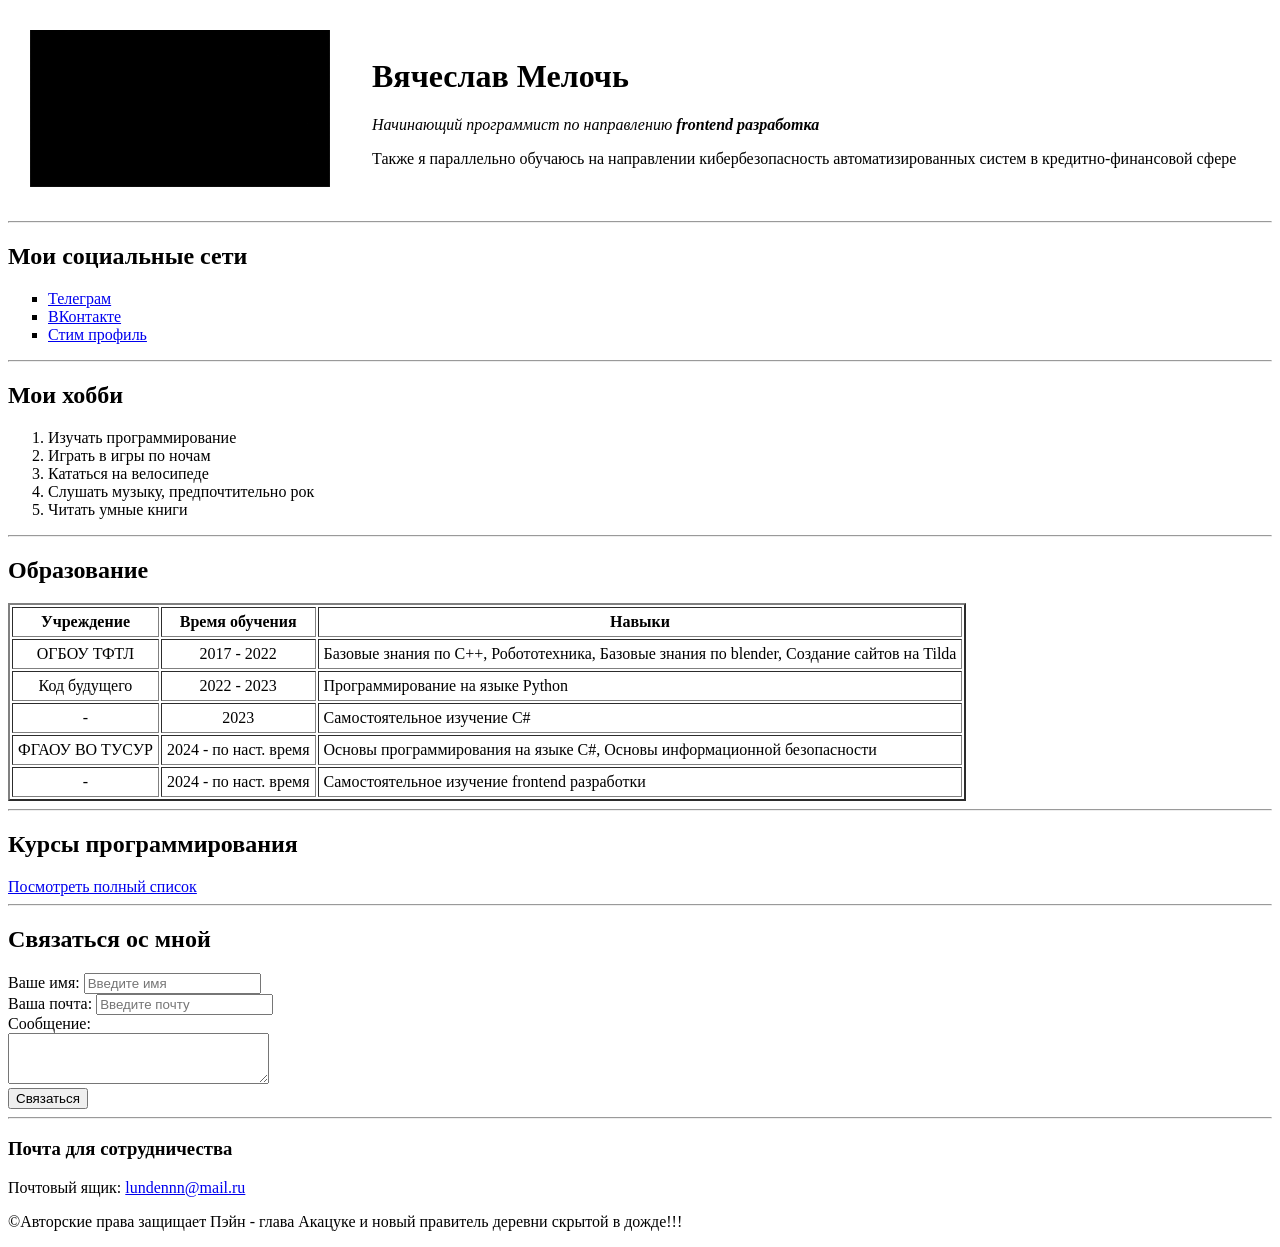
==== index.html @ bf4154c5 "Create meloch" ====
<!DOCTYPE html>
<html lang="en">

<head>
    <meta charset="UTF-8">
    <meta name="keywords" content="веб-разработка, создание сайтов, HTML, CSS, JavaScript, JS, TypeScript, TS, React, Vue, фронтенд, программирование, верстка сайтов, PHP,">
    <meta name="description" content="Научись разрабатывать свои собственные сайты с нуля. Пройди один из наших бесплатных курсов и реши, продолжишь ли ты обучение верстки.">
    <meta name="author" content="Meloch">
    <meta name="viewport" content="width=device-width, initial-scale=1">
    <meta name="apple-mobile-web-app-capable" content="yes">

    <title>tvd | site</title>

    <link rel="icon" href="image\icon_1.jpg">
</head>

<body>
    <table cellpadding="20">
        <tr>
            <td><img src="gif\rainy_1.gif" alt="gif изображение дождя" width="300"></td>

            <td>
                <h1>Вячеслав Мелочь</h1>
                <p><em>Начинающий программист по направлению <strong>frontend разработка</strong></em></p>
                <p>Также я параллельно обучаюсь на направлении кибербезопасность автоматизированных систем в кредитно-финансовой сфере</p>
            </td>
        </tr>
    </table>

    <hr>

    <h2>Мои социальные сети</h2>
    <ul>
        <li type="square"><a href="https://t.me/shalup0n" target="_blank">Телеграм<a></li>
        <li type="square"><a href="https://vk.com/lundennn" target="_blank">ВКонтакте</li>
        <li type="square"><a href="https://steamcommunity.com/profiles/76561199472154353/" target="_blank">Стим профиль<a></li>
    </ul>

    <hr>

    <h2>Мои хобби</h2>
    <ol type="1" start="1">
        <li>Изучать программирование</li>
        <li>Играть в игры по ночам</li>
        <li>Кататься на велосипеде</li>
        <li>Слушать музыку, предпочтительно рок</li>
        <li>Читать умные книги</li>
    </ol>

    <hr>

    <h2>Образование</h2>
    <table border="2" cellpadding="5">
        <thead align="center">
            <tr>
                <th>Учреждение</th>
                <th>Время обучения</th>
                <th>Навыки</th>
            </tr>
        </thead>
        <tbody>
            <tr>
                <td align="center">ОГБОУ ТФТЛ</td>
                <td align="center">2017 - 2022</td>
                <td>Базовые знания по С++, Робототехника, Базовые знания по blender, Создание сайтов на Tilda</td>
            </tr>
            <tr>
                <td align="center">Код будущего</td>
                <td align="center">2022 - 2023</td>
                <td>Программирование на языке Python</td>
            </tr>
            <tr>
                <td align="center">-</td>
                <td align="center">2023</td>
                <td>Самостоятельное изучение C#</td>
            </tr>
            <tr>
                <td align="center">ФГАОУ ВО ТУСУР</td>
                <td align="center">2024 - по наст. время</td>
                <td>Основы программирования на языке C#, Основы информационной безопасности</td>
            </tr>
            <tr>
                <td align="center">-</td>
                <td align="center">2024 - по наст. время</td>
                <td>Самостоятельное изучение frontend разработки</td>
            </tr>
        </tbody>
    </table>

    <hr>

    <h2>Курсы программирования</h2>
    <a href="prog.html">Посмотреть полный список</a>

    <hr>

    <h2>Связаться ос мной</h2>
    <form action="">
        <label for="name">Ваше имя:</label>
        <input id="name" name="name-user" type="text" placeholder="Введите имя">

        <br>

        <label for="email">Ваша почта:</label>
        <input id="email" name="email-user" type="email" placeholder="Введите почту">

        <br>

        <label for="message">Сообщение:</label>
        <br>
        <textarea id="message" name="text-user" rows="3" cols="30" wrap="hard"></textarea>

        <br>

        <input type="submit" value="Связаться">
    </form>

</body>

<hr>

<footer>
    <h3>Почта для сотрудничества</h3>
    <p>Почтовый ящик: <a href="mailto:lundennn@mail.ru?bсс=negethercom@yandex.ru?cc=slava2005tih@gmail.com?subject=Запрос%20о%20сотрудничестве&body=Здравствуйте!%20Меня%20Зовут%20(ФИО).%0D%0AПишу вам по поводу сотрудничества..." title="Написать о сотрудничестве">lundennn@mail.ru</a></p>
    <p>©Авторские права защищает Пэйн - глава Акацуке и новый правитель деревни скрытой в дожде!!!</p>
</footer>

</html>
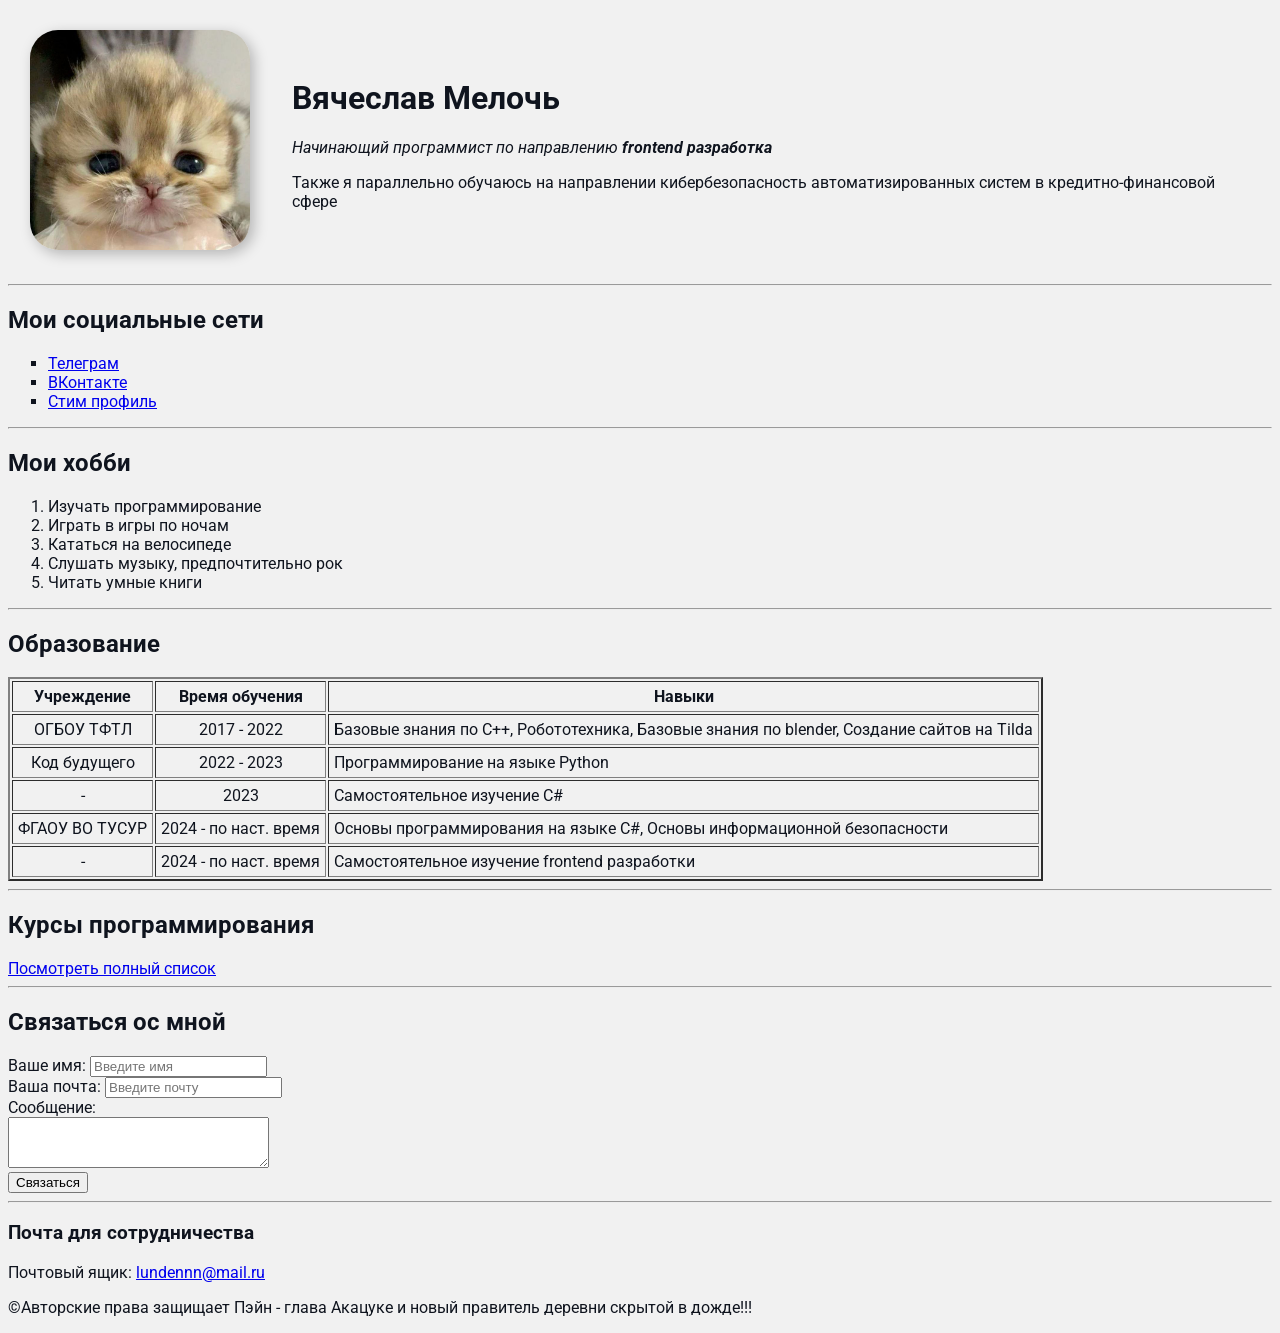
==== commit c28eb5ec: "Add files via upload" ====
--- a/index.html
+++ b/index.html
@@ -1,5 +1,5 @@
 <!DOCTYPE html>
-<html lang="en">
+<html lang="ru">
 
 <head>
     <meta charset="UTF-8">
@@ -12,12 +12,13 @@
     <title>tvd | site</title>
 
     <link rel="icon" href="image\icon_1.jpg">
+    <link rel="stylesheet" href="style.css">
 </head>
 
 <body>
     <table cellpadding="20">
         <tr>
-            <td><img src="gif\rainy_1.gif" alt="gif изображение дождя" width="300"></td>
+            <td><img src="image\cat_1.jpg" alt="Изображение кота" class="avatar"></td>
 
             <td>
                 <h1>Вячеслав Мелочь</h1>
--- a/style.css
+++ b/style.css
@@ -0,0 +1,15 @@
+@import url('https://fonts.googleapis.com/css2?family=Roboto:ital,wght@0,100..900;1,100..900&display=swap');
+
+body {
+    background-color: #f1f1f1;
+    color: #0f141e;
+
+    font: normal 16px "Roboto", sans-serif;
+}
+
+.avatar {
+    width: 220px;
+    border-radius: 28px;
+    box-shadow: 4px 4px 14px rgba(0, 0, 0, 0.25);
+    /* box-shadow: <Смешение по оси X> <Смешение по оси Y> <Размытие> <Цвет>; */
+}
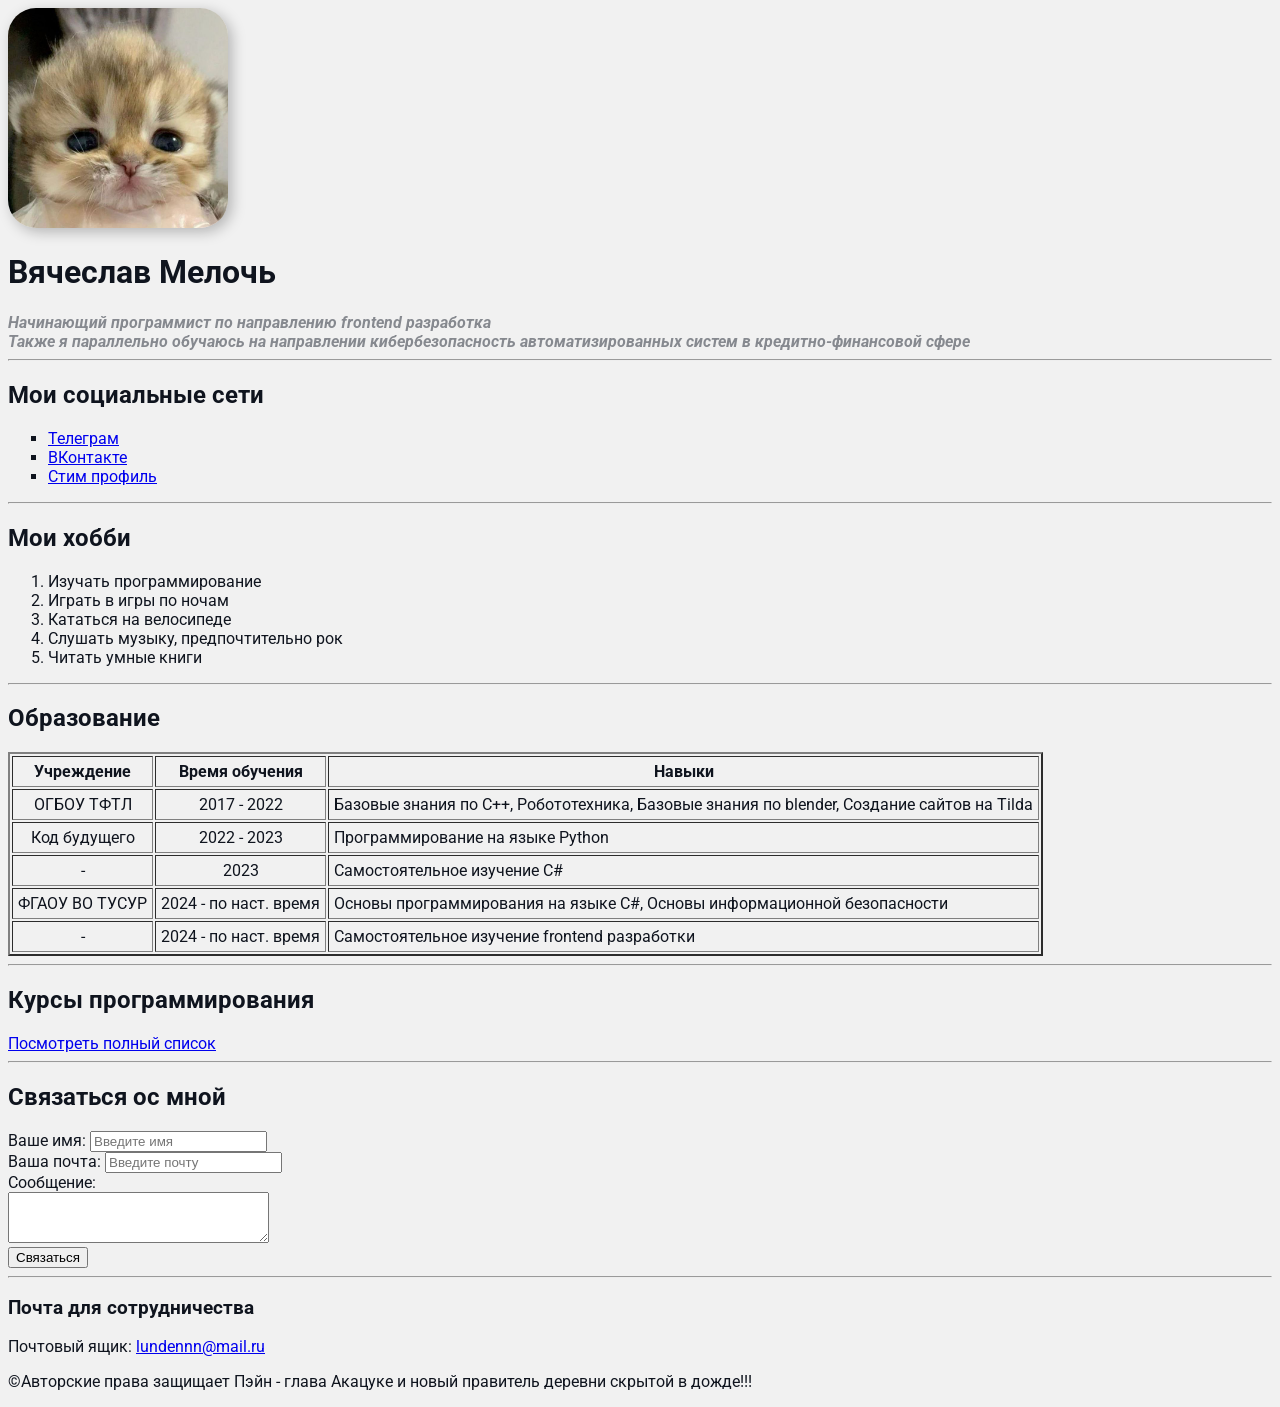
==== commit e462560c: "Add files via upload" ====
--- a/index.html
+++ b/index.html
@@ -16,25 +16,20 @@
 </head>
 
 <body>
-    <table cellpadding="20">
-        <tr>
-            <td><img src="image\cat_1.jpg" alt="Изображение кота" class="avatar"></td>
-
-            <td>
-                <h1>Вячеслав Мелочь</h1>
-                <p><em>Начинающий программист по направлению <strong>frontend разработка</strong></em></p>
-                <p>Также я параллельно обучаюсь на направлении кибербезопасность автоматизированных систем в кредитно-финансовой сфере</p>
-            </td>
-        </tr>
-    </table>
+    <div class="info">
+        <img src="image\cat_1.jpg" alt="Изображение кота" class="avatar">
+        <h1>Вячеслав Мелочь</h1>
+        <p><em>Начинающий программист по направлению <strong>frontend разработка</strong></em></p>
+        <p>Также я параллельно обучаюсь на направлении кибербезопасность автоматизированных систем в кредитно-финансовой сфере</p>
+    </div>
 
     <hr>
 
     <h2>Мои социальные сети</h2>
     <ul>
-        <li type="square"><a href="https://t.me/shalup0n" target="_blank">Телеграм<a></li>
-        <li type="square"><a href="https://vk.com/lundennn" target="_blank">ВКонтакте</li>
-        <li type="square"><a href="https://steamcommunity.com/profiles/76561199472154353/" target="_blank">Стим профиль<a></li>
+        <li type="square"><a href="https://t.me/shalup0n" target="_blank">Телеграм</a></li>
+        <li type="square"><a href="https://vk.com/lundennn" target="_blank">ВКонтакте</a></li>
+        <li type="square"><a href="https://steamcommunity.com/profiles/76561199472154353/" target="_blank">Стим профиль</a></li>
     </ul>
 
     <hr>
--- a/style.css
+++ b/style.css
@@ -11,5 +11,11 @@
     width: 220px;
     border-radius: 28px;
     box-shadow: 4px 4px 14px rgba(0, 0, 0, 0.25);
-    /* box-shadow: <Смешение по оси X> <Смешение по оси Y> <Размытие> <Цвет>; */
+}
+
+.info p {
+    color: #86898f;
+    margin: 0;
+    font-style: italic;
+    font-weight: bold;
 }
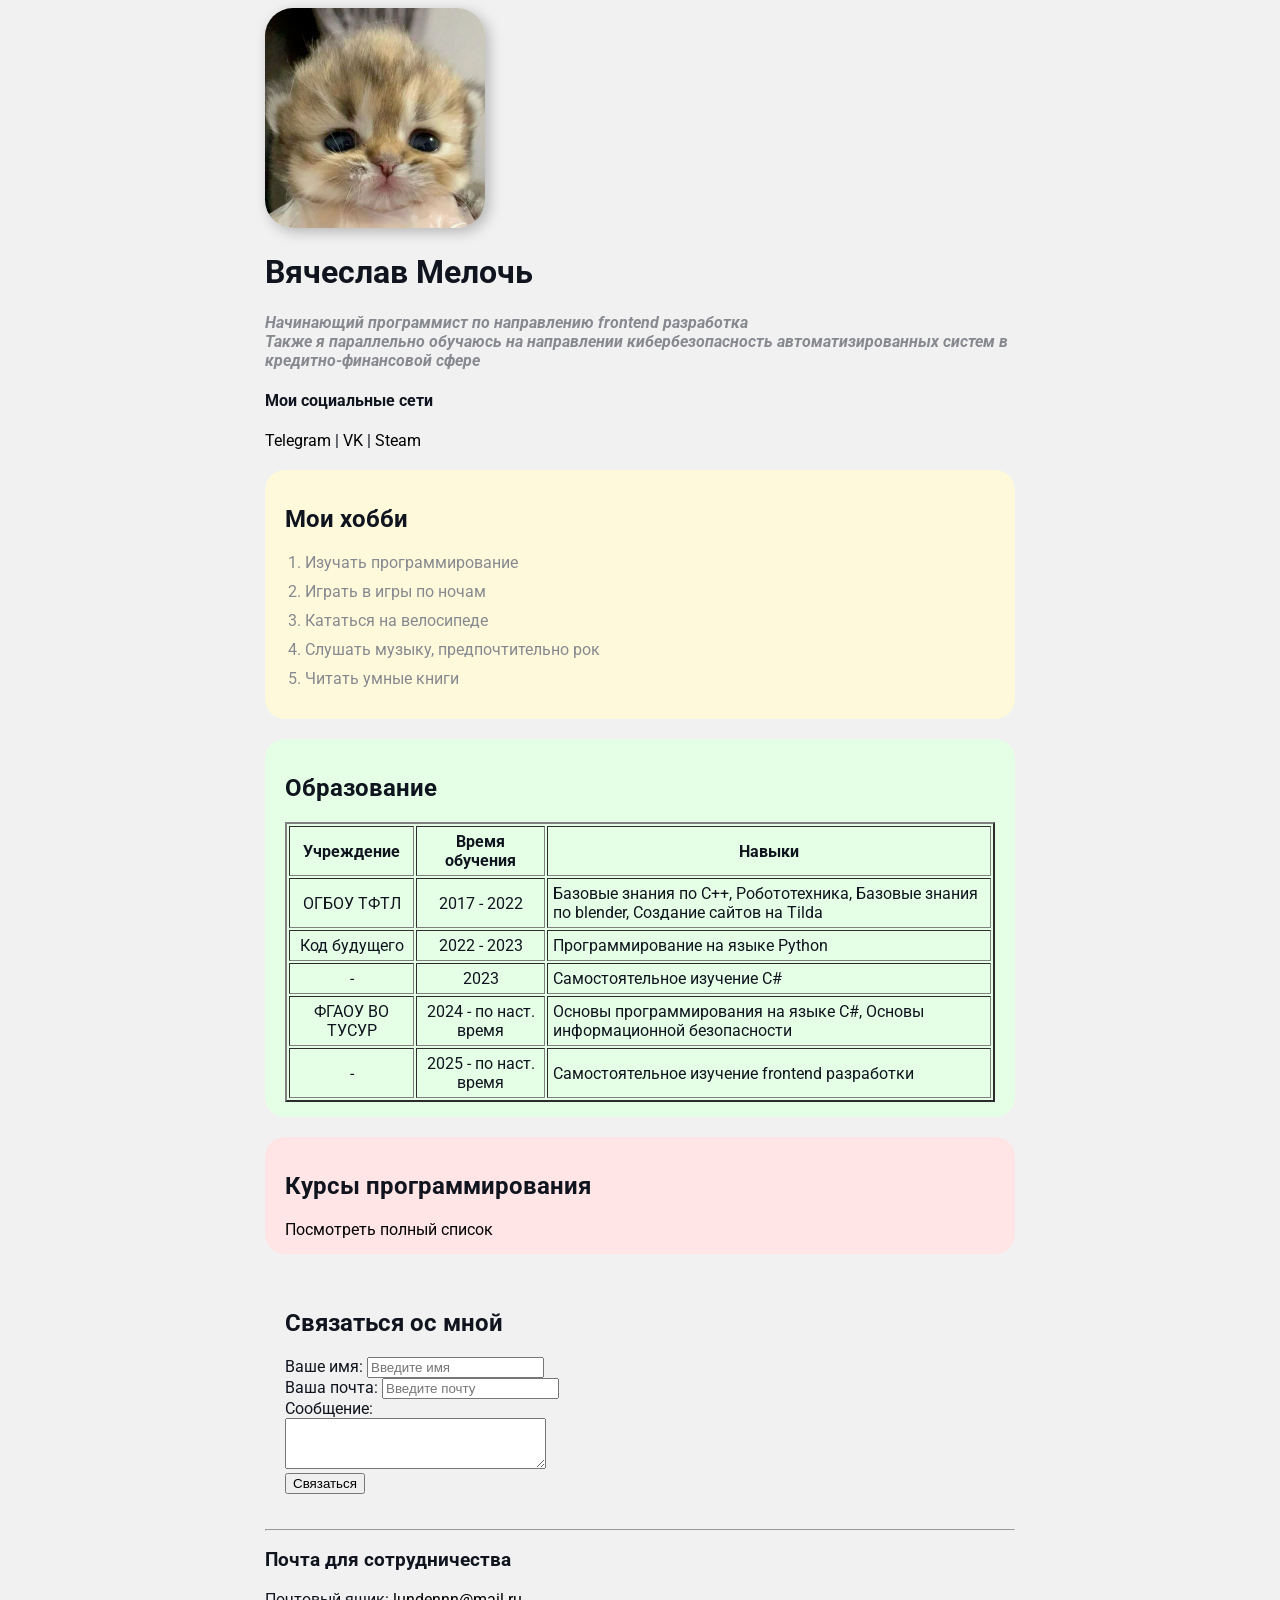
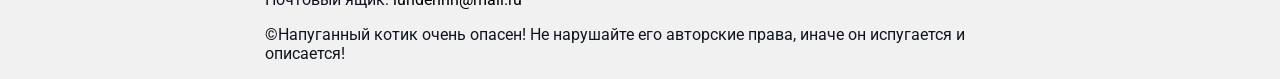
==== commit 2418eb83: "Add files via upload" ====
--- a/index.html
+++ b/index.html
@@ -16,109 +16,117 @@
 </head>
 
 <body>
-    <div class="info">
-        <img src="image\cat_1.jpg" alt="Изображение кота" class="avatar">
-        <h1>Вячеслав Мелочь</h1>
-        <p><em>Начинающий программист по направлению <strong>frontend разработка</strong></em></p>
-        <p>Также я параллельно обучаюсь на направлении кибербезопасность автоматизированных систем в кредитно-финансовой сфере</p>
+    <div class="container">
+
+        <div class="info">
+            <img src="image\cat_1.jpg" alt="Изображение кота" class="avatar">
+            <h1>Вячеслав Мелочь</h1>
+
+            <p><em>Начинающий программист по направлению <strong>frontend разработка</strong></em></p>
+            <p>Также я параллельно обучаюсь на направлении кибербезопасность автоматизированных систем в кредитно-финансовой сфере</p>
+        
+            <h4>Мои социальные сети</h4>
+
+            <a href="https://t.me/shalup0n" target="_blank">Telegram</a>
+            |
+            <a href="https://vk.com/lundennn" target="_blank">VK</a>
+            |
+            <a href="https://steamcommunity.com/profiles/76561199472154353/" target="_blank">Steam</a>
+        </div>
+
+        <div class="card bg-yellow">
+            <h2>Мои хобби</h2>
+
+            <ol type="1" start="1" class="list">
+                <li>Изучать программирование</li>
+                <li>Играть в игры по ночам</li>
+                <li>Кататься на велосипеде</li>
+                <li>Слушать музыку, предпочтительно рок</li>
+                <li>Читать умные книги</li>
+            </ol>
+        </div>
+
+        <div class="card bg-green">
+            <h2>Образование</h2>
+
+            <table border="2" cellpadding="5">
+                <thead align="center">
+                    <tr>
+                        <th>Учреждение</th>
+                        <th>Время обучения</th>
+                        <th>Навыки</th>
+                    </tr>
+                </thead>
+                <tbody>
+                    <tr>
+                        <td align="center">ОГБОУ ТФТЛ</td>
+                        <td align="center">2017 - 2022</td>
+                        <td>Базовые знания по С++, Робототехника, Базовые знания по blender, Создание сайтов на Tilda</td>
+                    </tr>
+                    <tr>
+                        <td align="center">Код будущего</td>
+                        <td align="center">2022 - 2023</td>
+                        <td>Программирование на языке Python</td>
+                    </tr>
+                    <tr>
+                        <td align="center">-</td>
+                        <td align="center">2023</td>
+                        <td>Самостоятельное изучение C#</td>
+                    </tr>
+                    <tr>
+                        <td align="center">ФГАОУ ВО ТУСУР</td>
+                        <td align="center">2024 - по наст. время</td>
+                        <td>Основы программирования на языке C#, Основы информационной безопасности</td>
+                    </tr>
+                    <tr>
+                        <td align="center">-</td>
+                        <td align="center">2025 - по наст. время</td>
+                        <td>Самостоятельное изучение frontend разработки</td>
+                    </tr>
+                </tbody>
+            </table>
+        </div>
+
+        <div class="card bg-red">
+            <h2>Курсы программирования</h2>
+
+            <a href="prog.html">Посмотреть полный список</a>
+        </div>
+
+        <div class="card">
+            <h2>Связаться ос мной</h2>
+            
+            <form action="">
+                <label for="name">Ваше имя:</label>
+                <input id="name" name="name-user" type="text" placeholder="Введите имя">
+
+                <br>
+
+                <label for="email">Ваша почта:</label>
+                <input id="email" name="email-user" type="email" placeholder="Введите почту">
+
+                <br>
+
+                <label for="message">Сообщение:</label>
+                <br>
+                <textarea id="message" name="text-user" rows="3" cols="30" wrap="hard"></textarea>
+
+                <br>
+
+                <input type="submit" value="Связаться">
+            </form>
+        </div>
+    
+        <hr>
     </div>
-
-    <hr>
-
-    <h2>Мои социальные сети</h2>
-    <ul>
-        <li type="square"><a href="https://t.me/shalup0n" target="_blank">Телеграм</a></li>
-        <li type="square"><a href="https://vk.com/lundennn" target="_blank">ВКонтакте</a></li>
-        <li type="square"><a href="https://steamcommunity.com/profiles/76561199472154353/" target="_blank">Стим профиль</a></li>
-    </ul>
-
-    <hr>
-
-    <h2>Мои хобби</h2>
-    <ol type="1" start="1">
-        <li>Изучать программирование</li>
-        <li>Играть в игры по ночам</li>
-        <li>Кататься на велосипеде</li>
-        <li>Слушать музыку, предпочтительно рок</li>
-        <li>Читать умные книги</li>
-    </ol>
-
-    <hr>
-
-    <h2>Образование</h2>
-    <table border="2" cellpadding="5">
-        <thead align="center">
-            <tr>
-                <th>Учреждение</th>
-                <th>Время обучения</th>
-                <th>Навыки</th>
-            </tr>
-        </thead>
-        <tbody>
-            <tr>
-                <td align="center">ОГБОУ ТФТЛ</td>
-                <td align="center">2017 - 2022</td>
-                <td>Базовые знания по С++, Робототехника, Базовые знания по blender, Создание сайтов на Tilda</td>
-            </tr>
-            <tr>
-                <td align="center">Код будущего</td>
-                <td align="center">2022 - 2023</td>
-                <td>Программирование на языке Python</td>
-            </tr>
-            <tr>
-                <td align="center">-</td>
-                <td align="center">2023</td>
-                <td>Самостоятельное изучение C#</td>
-            </tr>
-            <tr>
-                <td align="center">ФГАОУ ВО ТУСУР</td>
-                <td align="center">2024 - по наст. время</td>
-                <td>Основы программирования на языке C#, Основы информационной безопасности</td>
-            </tr>
-            <tr>
-                <td align="center">-</td>
-                <td align="center">2024 - по наст. время</td>
-                <td>Самостоятельное изучение frontend разработки</td>
-            </tr>
-        </tbody>
-    </table>
-
-    <hr>
-
-    <h2>Курсы программирования</h2>
-    <a href="prog.html">Посмотреть полный список</a>
-
-    <hr>
-
-    <h2>Связаться ос мной</h2>
-    <form action="">
-        <label for="name">Ваше имя:</label>
-        <input id="name" name="name-user" type="text" placeholder="Введите имя">
-
-        <br>
-
-        <label for="email">Ваша почта:</label>
-        <input id="email" name="email-user" type="email" placeholder="Введите почту">
-
-        <br>
-
-        <label for="message">Сообщение:</label>
-        <br>
-        <textarea id="message" name="text-user" rows="3" cols="30" wrap="hard"></textarea>
-
-        <br>
-
-        <input type="submit" value="Связаться">
-    </form>
-
 </body>
 
-<hr>
 
-<footer>
+
+<footer class="container">
     <h3>Почта для сотрудничества</h3>
     <p>Почтовый ящик: <a href="mailto:lundennn@mail.ru?bсс=negethercom@yandex.ru?cc=slava2005tih@gmail.com?subject=Запрос%20о%20сотрудничестве&body=Здравствуйте!%20Меня%20Зовут%20(ФИО).%0D%0AПишу вам по поводу сотрудничества..." title="Написать о сотрудничестве">lundennn@mail.ru</a></p>
-    <p>©Авторские права защищает Пэйн - глава Акацуке и новый правитель деревни скрытой в дожде!!!</p>
+    <p>©Напуганный котик очень опасен! Не нарушайте его авторские права, иначе он испугается и описается!</p>
 </footer>
 
 </html>
--- a/style.css
+++ b/style.css
@@ -3,8 +3,25 @@
 body {
     background-color: #f1f1f1;
     color: #0f141e;
+    
+    font: normal 16px "Roboto", sans-serif;
+}
 
-    font: normal 16px "Roboto", sans-serif;
+a { /* дефолт */
+    color: black;
+    text-decoration: none;
+}
+
+a:hover { /* при наведении */
+    text-decoration: underline;
+}
+
+a:active { /* при нажатии */
+    color: grey; 
+}
+
+a:visited { /* при посещении */
+    color: black; 
 }
 
 .avatar {
@@ -13,9 +30,55 @@
     box-shadow: 4px 4px 14px rgba(0, 0, 0, 0.25);
 }
 
+.info {
+    margin-bottom: 20px;
+}
+
 .info p {
     color: #86898f;
     margin: 0;
     font-style: italic;
     font-weight: bold;
+}
+
+.container {
+    max-width: 750px; /* задает максимальную ширину блока, при увеличении масштаба автоматически уменьшает блок до нужного размера */
+    margin: auto; /* задает внешние отступы - параметр говорит о том, что из размер автоматический */
+}
+
+/* .social {
+    background-color: red;
+    padding-top: 15px;
+    padding-right: 20px;
+    padding-bottom: 25px;
+    padding-left: 30px;
+    border: 5px solid blue;
+    margin: 20px;
+} */
+
+.bg-yellow {
+    background-color: #fff9dc;
+}
+
+.bg-green {
+    background-color: #e5ffe7;
+}
+
+.bg-red {
+    background-color: #ffe5e5;
+}
+
+.card {
+    padding: 15px 20px;
+    margin-bottom: 20px;
+    border-radius: 20px;
+}
+
+.list {
+    padding-left: 20px;
+}
+
+.list li {
+    color: #86898f;
+    margin-bottom: 10px;
 }
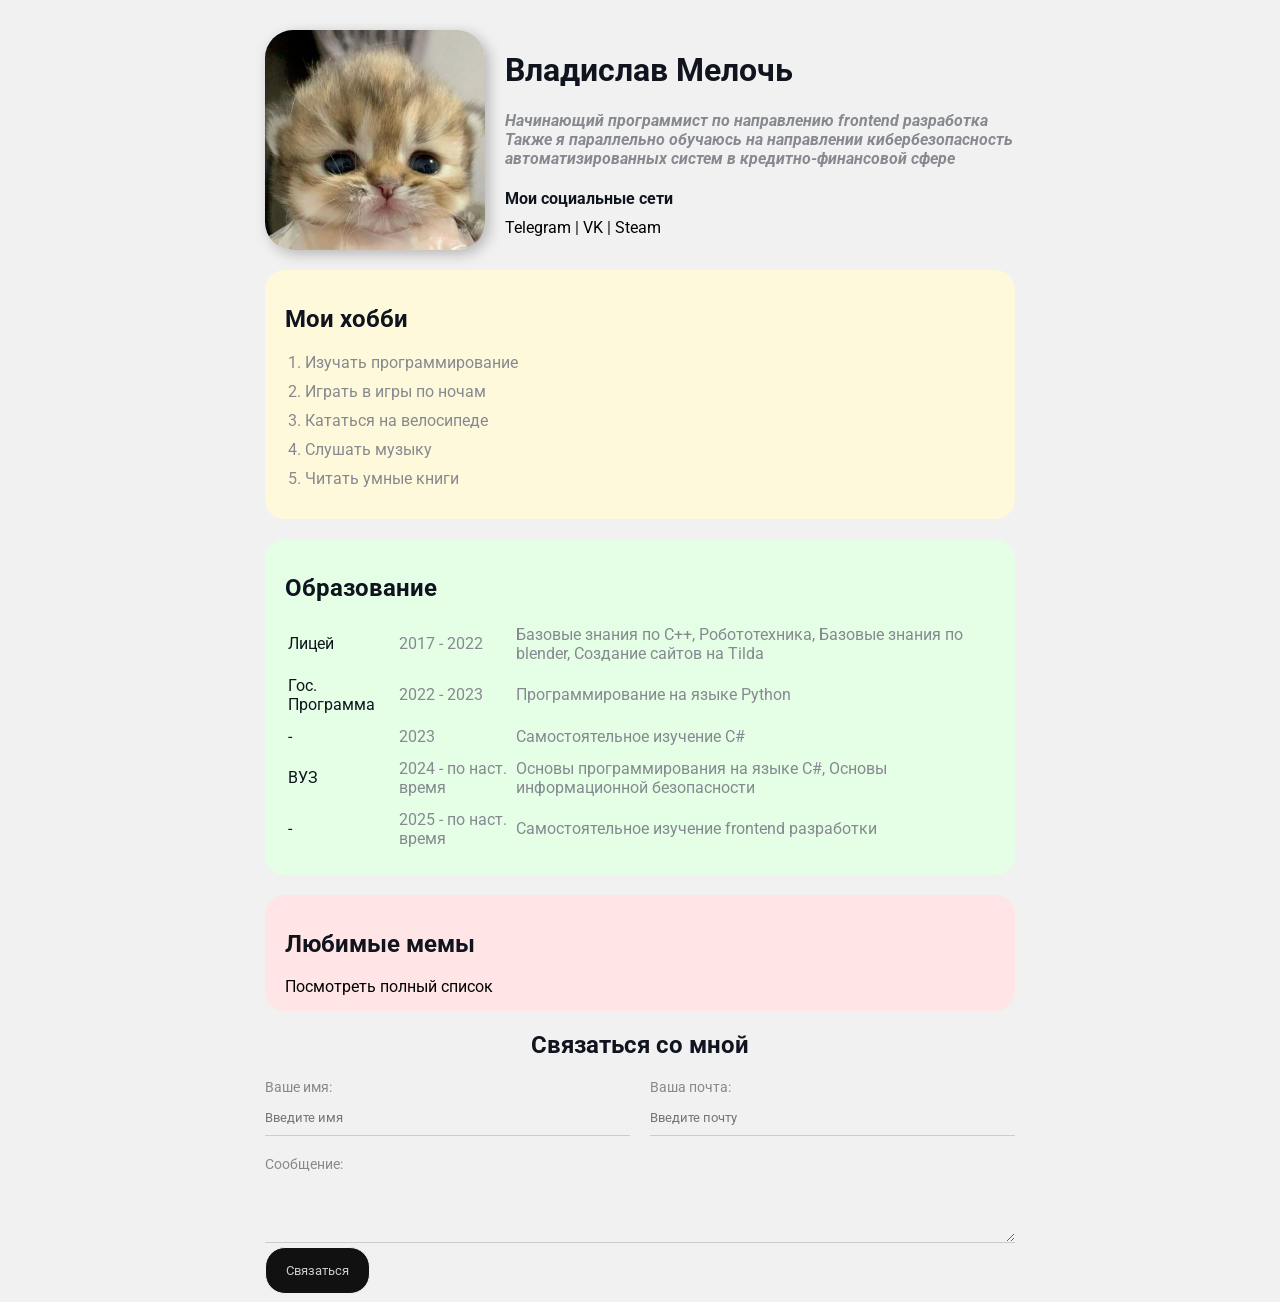
==== commit d02265d7: "Add files via upload" ====
--- a/index.html
+++ b/index.html
@@ -4,12 +4,12 @@
 <head>
     <meta charset="UTF-8">
     <meta name="keywords" content="веб-разработка, создание сайтов, HTML, CSS, JavaScript, JS, TypeScript, TS, React, Vue, фронтенд, программирование, верстка сайтов, PHP,">
-    <meta name="description" content="Научись разрабатывать свои собственные сайты с нуля. Пройди один из наших бесплатных курсов и реши, продолжишь ли ты обучение верстки.">
+    <meta name="description" content="Сайт-резюме самого мелочного человека">
     <meta name="author" content="Meloch">
     <meta name="viewport" content="width=device-width, initial-scale=1">
     <meta name="apple-mobile-web-app-capable" content="yes">
 
-    <title>tvd | site</title>
+    <title>meloch | site</title>
 
     <link rel="icon" href="image\icon_1.jpg">
     <link rel="stylesheet" href="style.css">
@@ -20,18 +20,21 @@
 
         <div class="info">
             <img src="image\cat_1.jpg" alt="Изображение кота" class="avatar">
-            <h1>Вячеслав Мелочь</h1>
 
-            <p><em>Начинающий программист по направлению <strong>frontend разработка</strong></em></p>
-            <p>Также я параллельно обучаюсь на направлении кибербезопасность автоматизированных систем в кредитно-финансовой сфере</p>
-        
-            <h4>Мои социальные сети</h4>
+            <div class="info-text">
+                <h1>Владислав Мелочь</h1>
 
-            <a href="https://t.me/shalup0n" target="_blank">Telegram</a>
-            |
-            <a href="https://vk.com/lundennn" target="_blank">VK</a>
-            |
-            <a href="https://steamcommunity.com/profiles/76561199472154353/" target="_blank">Steam</a>
+                <p><em>Начинающий программист по направлению <strong>frontend разработка</strong></em></p>
+                <p>Также я параллельно обучаюсь на направлении кибербезопасность автоматизированных систем в кредитно-финансовой сфере</p>
+            
+                <h4>Мои социальные сети</h4>
+
+                <a href="https://t.me" target="_blank">Telegram</a>
+                |
+                <a href="https://vk.com" target="_blank">VK</a>
+                |
+                <a href="https://steamcommunity.com" target="_blank">Steam</a>
+            </div>
         </div>
 
         <div class="card bg-yellow">
@@ -41,46 +44,39 @@
                 <li>Изучать программирование</li>
                 <li>Играть в игры по ночам</li>
                 <li>Кататься на велосипеде</li>
-                <li>Слушать музыку, предпочтительно рок</li>
+                <li>Слушать музыку</li>
                 <li>Читать умные книги</li>
             </ol>
         </div>
 
-        <div class="card bg-green">
+        <div class="card bg-green table">
             <h2>Образование</h2>
 
-            <table border="2" cellpadding="5">
-                <thead align="center">
-                    <tr>
-                        <th>Учреждение</th>
-                        <th>Время обучения</th>
-                        <th>Навыки</th>
-                    </tr>
-                </thead>
+            <table>
                 <tbody>
                     <tr>
-                        <td align="center">ОГБОУ ТФТЛ</td>
-                        <td align="center">2017 - 2022</td>
+                        <td>Лицей</td>
+                        <td>2017 - 2022</td>
                         <td>Базовые знания по С++, Робототехника, Базовые знания по blender, Создание сайтов на Tilda</td>
                     </tr>
                     <tr>
-                        <td align="center">Код будущего</td>
-                        <td align="center">2022 - 2023</td>
+                        <td>Гос. Программа</td>
+                        <td>2022 - 2023</td>
                         <td>Программирование на языке Python</td>
                     </tr>
                     <tr>
-                        <td align="center">-</td>
-                        <td align="center">2023</td>
+                        <td>-</td>
+                        <td>2023</td>
                         <td>Самостоятельное изучение C#</td>
                     </tr>
                     <tr>
-                        <td align="center">ФГАОУ ВО ТУСУР</td>
-                        <td align="center">2024 - по наст. время</td>
+                        <td>ВУЗ</td>
+                        <td>2024 - по наст. время</td>
                         <td>Основы программирования на языке C#, Основы информационной безопасности</td>
                     </tr>
                     <tr>
-                        <td align="center">-</td>
-                        <td align="center">2025 - по наст. время</td>
+                        <td>-</td>
+                        <td>2025 - по наст. время</td>
                         <td>Самостоятельное изучение frontend разработки</td>
                     </tr>
                 </tbody>
@@ -88,45 +84,44 @@
         </div>
 
         <div class="card bg-red">
-            <h2>Курсы программирования</h2>
+            <h2>Любимые мемы</h2>
 
             <a href="prog.html">Посмотреть полный список</a>
         </div>
 
-        <div class="card">
-            <h2>Связаться ос мной</h2>
+        <div class="contact">
+            <h2>Связаться со мной</h2>
             
             <form action="">
-                <label for="name">Ваше имя:</label>
-                <input id="name" name="name-user" type="text" placeholder="Введите имя">
+                <div class="row">
+                    <div class="form-group">
+                        <label for="name">Ваше имя:</label>
+                        <input id="name" name="name-user" type="text" placeholder="Введите имя" required="yes">
+                    </div>
 
-                <br>
+                    <div class="form-group">
+                        <label for="email">Ваша почта:</label>
+                        <input id="email" name="email-user" type="email" placeholder="Введите почту" required="yes">
+                    </div>
+                </div>
 
-                <label for="email">Ваша почта:</label>
-                <input id="email" name="email-user" type="email" placeholder="Введите почту">
+                <div class="form-group">
+                    <label for="message">Сообщение:</label>
+                    <textarea id="message" name="text-user" rows="3" cols="30" wrap="hard" required="yes"></textarea>
+                </div>
 
-                <br>
-
-                <label for="message">Сообщение:</label>
-                <br>
-                <textarea id="message" name="text-user" rows="3" cols="30" wrap="hard"></textarea>
-
-                <br>
-
-                <input type="submit" value="Связаться">
+                <input type="submit" value="Связаться" class="btn">
             </form>
         </div>
-    
-        <hr>
     </div>
 </body>
 
 
 
-<footer class="container">
+<!-- <footer class="container">
     <h3>Почта для сотрудничества</h3>
-    <p>Почтовый ящик: <a href="mailto:lundennn@mail.ru?bсс=negethercom@yandex.ru?cc=slava2005tih@gmail.com?subject=Запрос%20о%20сотрудничестве&body=Здравствуйте!%20Меня%20Зовут%20(ФИО).%0D%0AПишу вам по поводу сотрудничества..." title="Написать о сотрудничестве">lundennn@mail.ru</a></p>
-    <p>©Напуганный котик очень опасен! Не нарушайте его авторские права, иначе он испугается и описается!</p>
-</footer>
+    <p>Почтовый ящик: <a href="mailto:zxc2003zxc@gmail.ru?subject=Запрос%20о%20сотрудничестве&body=Здравствуйте!%20Меня%20Зовут%20(ФИО).%0D%0AПишу вам по поводу сотрудничества..." title="Написать о сотрудничестве">zxc2003zxc@gmail.ru</a></p>
+    <p>©Напуганный котик очень опасен! Не нарушайте его авторские права, иначе он испугается и нассыт!</p>
+</footer> -->
 
 </html>
--- a/style.css
+++ b/style.css
@@ -32,6 +32,14 @@
 
 .info {
     margin-bottom: 20px;
+    display: flex;
+}
+
+@media (max-width: 750px) {
+    .info {
+        display: block;
+        text-align: center;
+    }
 }
 
 .info p {
@@ -41,9 +49,18 @@
     font-weight: bold;
 }
 
+.info-text {
+    margin-left: 20px;
+}
+
+.info-text h4 {
+    margin-bottom: 10px;
+}
+
 .container {
-    max-width: 750px; /* задает максимальную ширину блока, при увеличении масштаба автоматически уменьшает блок до нужного размера */
-    margin: auto; /* задает внешние отступы - параметр говорит о том, что из размер автоматический */
+    max-width: 750px;
+    margin: auto;
+    margin-top: 30px;
 }
 
 /* .social {
@@ -81,4 +98,81 @@
 .list li {
     color: #86898f;
     margin-bottom: 10px;
+}
+
+.table td {
+    padding-bottom: 10px;
+}
+
+.table td:nth-child(2),
+.table td:nth-child(3) {
+    color: #86898f;
+}
+
+.contact h2 {
+    text-align: center; /* расположение текста */
+}
+
+.form-group label {
+    display: block; /* меняем на блочный тип */
+    font-size: 14px; 
+    color: #86898f; 
+}
+
+.form-group input, 
+.form-group textarea {
+    width: 100%; /* растягиваем форму на ширину родительского класса container */
+    border: none; /* убираем черную рамку с дефолтной текстовой формы */
+    box-sizing: border-box; /* ??? */
+    background: transparent; /* делаем форму прозрачной */
+    border-bottom: 1px solid #ccc; /* добавляем линию под формой */
+    color: #000;
+    padding: 15px 0 10px;
+    outline: none; /* убираем "границу", которая активируется при нажатии на форму */
+    font-family: inherit; /* наследуем шрифт */
+}
+
+.row {
+    display: flex;
+    margin-bottom: 20px;
+}
+
+.row > .form-group { /* обращение к классу-потомку*/
+    width: 50%;
+}
+
+.row > .form-group:first-child {
+    margin-right: 20px;
+}
+
+.btn {
+    color: #ccc;
+    background-color: #111;
+    border: 1px solid #f1f1f1;
+    border-radius: 20px;
+    padding: 15px 20px;
+    font-family: inherit;
+    cursor: pointer;
+}
+
+/* .btn:hover {
+    color: #111;
+    background-color: #f1f1f1;
+    border: 1px solid #111;
+} */
+
+.btn:hover {
+    opacity: 0.9;
+}
+
+.card-with-meme {
+    display: block;
+    margin-left: auto;
+    margin-right: auto;
+    width: 100%;
+    border-radius: 20px;
+}
+
+#prog-h1 {
+    text-align: center;
 }
